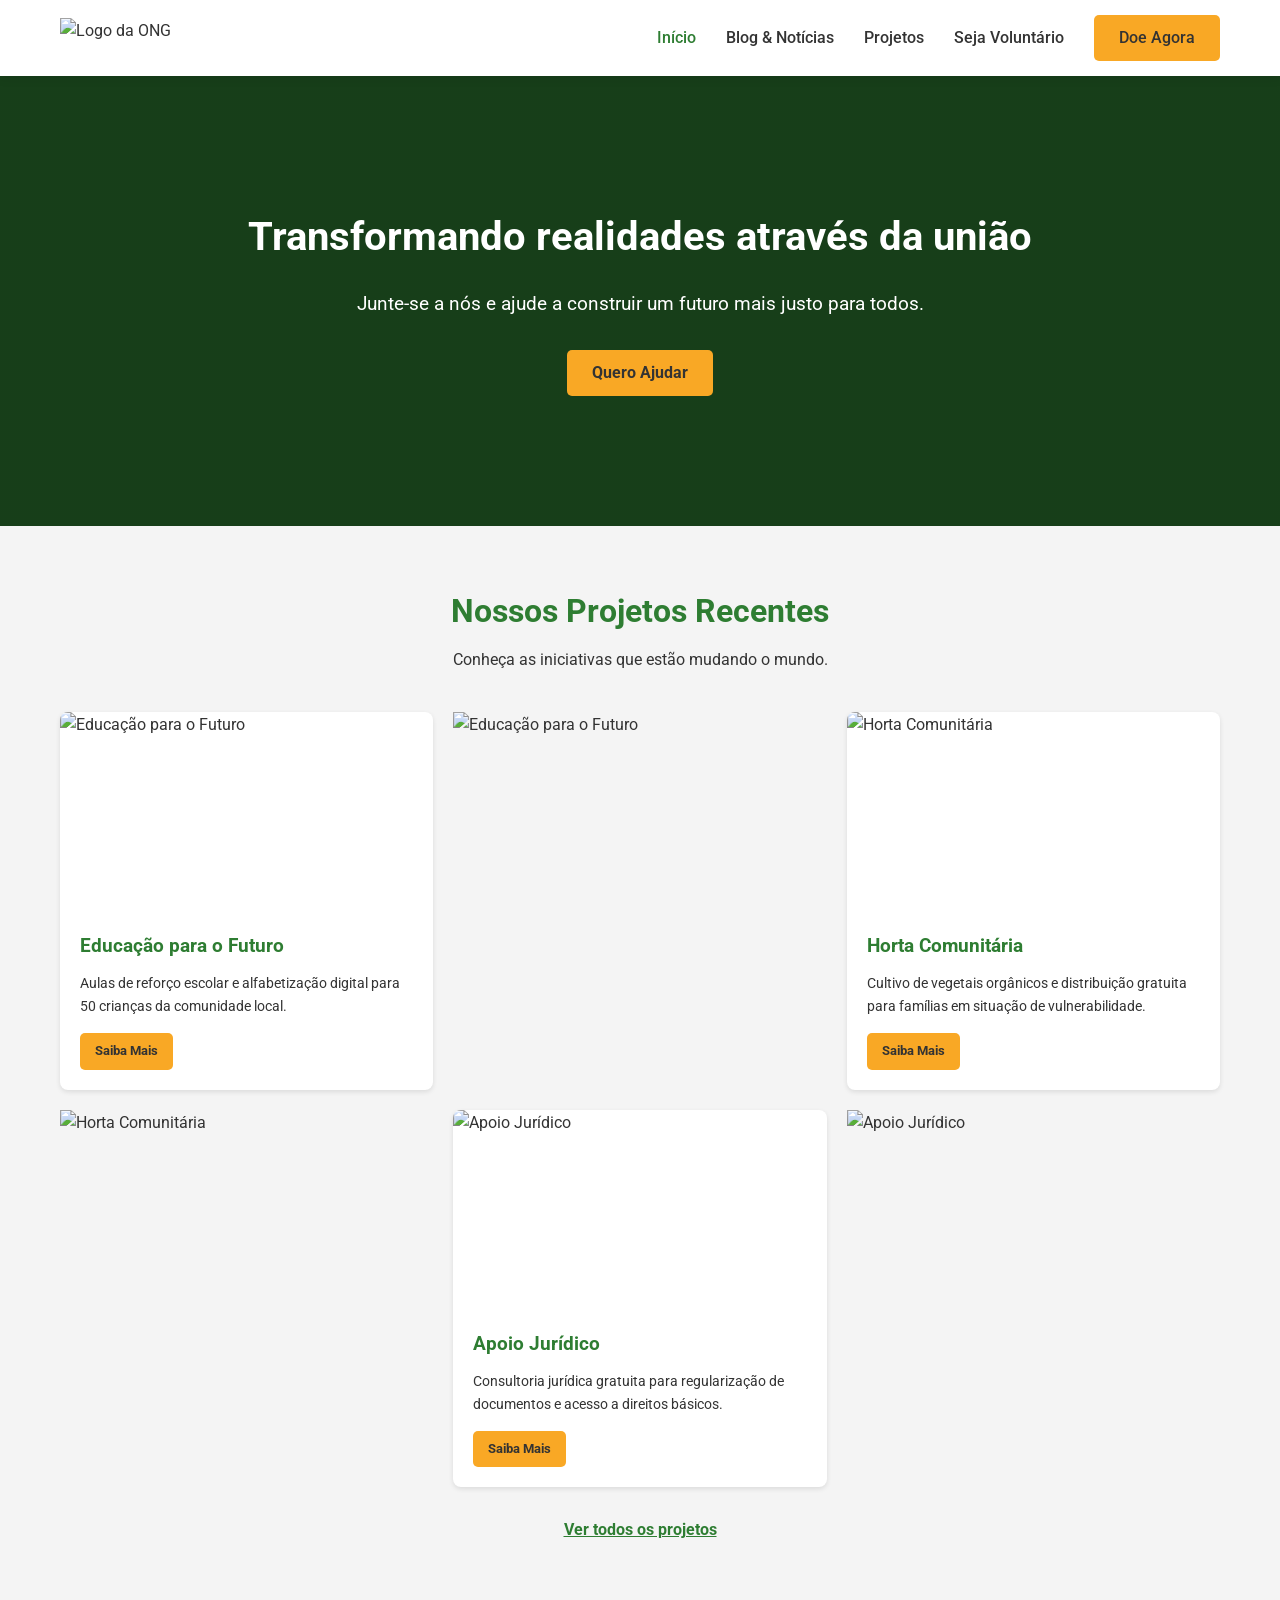
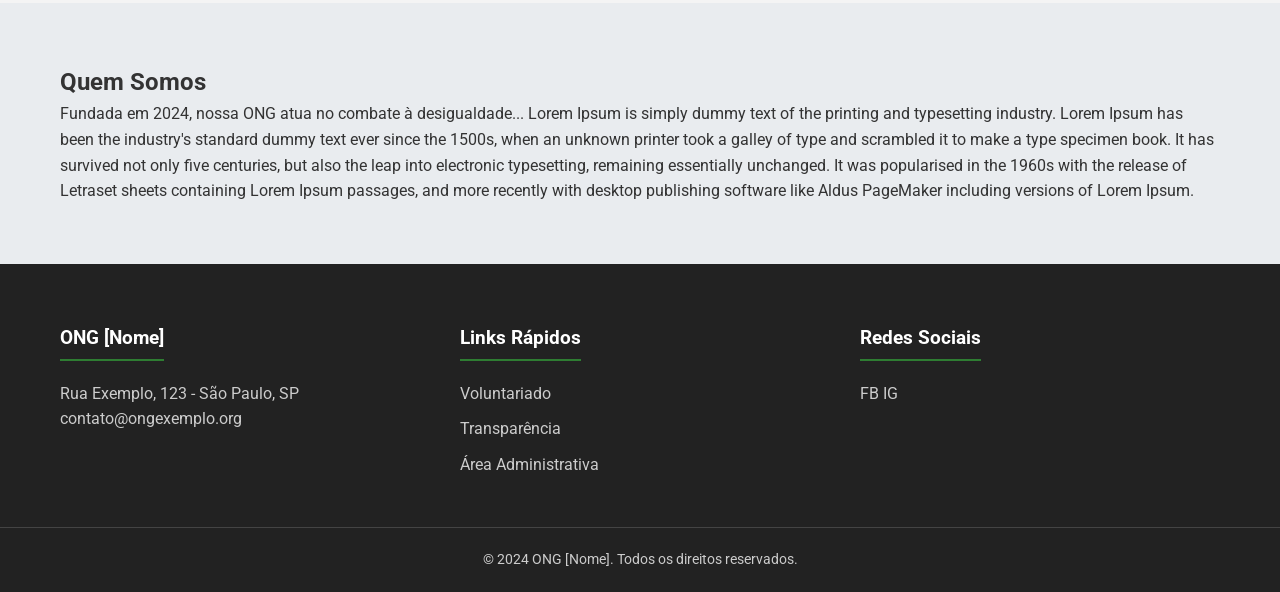
==== index.html @ 1d22b9d0 "subindo projeto ong" ====
<!DOCTYPE html>
<html lang="pt-br">
  <head>
    <meta charset="UTF-8" />
    <meta name="viewport" content="width=device-width, initial-scale=1.0" />
    <meta
      name="description"
      content="Plataforma oficial da ONG [Nome], transformando vidas através da educação e sustentabilidade."
    />
    <title>ONG [Nome] | Início</title>

    <link rel="preconnect" href="https://fonts.googleapis.com" />
    <link rel="preconnect" href="https://fonts.gstatic.com" crossorigin />
    <link
      href="https://fonts.googleapis.com/css2?family=Roboto:wght@300;400;500;700&display=swap"
      rel="stylesheet"
    />

    <link rel="stylesheet" href="css/global.css" />
    <link rel="stylesheet" href="css/layout.css" />
    <link rel="stylesheet" href="css/responsive.css" />
  </head>

  <body>
    <header class="main-header">
      <div class="container">
        <a href="index.html" class="logo">
          <img src="assets/icons/logo.svg" alt="Logo da ONG" />
        </a>

        <nav class="main-nav">
          <button class="mobile-menu-btn" aria-label="Abrir menu">
            <span></span><span></span><span></span>
          </button>

          <ul class="nav-list">
            <li><a href="index.html" class="active">Início</a></li>
            <li><a href="pages/blog.html">Blog & Notícias</a></li>
            <li><a href="pages/projetos.html">Projetos</a></li>
            <li><a href="pages/voluntariado.html">Seja Voluntário</a></li>
            <li><a href="pages/doacao.html" class="btn-doar">Doe Agora</a></li>
          </ul>
        </nav>
      </div>
    </header>

    <main>
      <section id="hero" class="hero-section">
        <div class="container">
          <h1>Transformando realidades através da união</h1>
          <p>
            Junte-se a nós e ajude a construir um futuro mais justo para todos.
          </p>
          <a href="pages/voluntariado.html" class="cta-button">Quero Ajudar</a>
        </div>
      </section>

      <section id="destaques" class="section-padrao">
        <div class="container">
          <div class="section-header">
            <h2>Nossos Projetos Recentes</h2>
            <p>Conheça as iniciativas que estão mudando o mundo.</p>
          </div>

          <div id="lista-projetos" class="grid-projetos">
            <p class="loading">Carregando projetos...</p>
          </div>

          <div class="ver-mais-container">
            <a href="pages/projetos.html">Ver todos os projetos</a>
          </div>
        </div>
      </section>

      <section id="sobre" class="section-cinza">
        <div class="container flex-row">
          <div class="texto-sobre">
            <h2>Quem Somos</h2>
            <p>
              Fundada em 2024, nossa ONG atua no combate à desigualdade... Lorem
              Ipsum is simply dummy text of the printing and typesetting
              industry. Lorem Ipsum has been the industry's standard dummy text
              ever since the 1500s, when an unknown printer took a galley of
              type and scrambled it to make a type specimen book. It has
              survived not only five centuries, but also the leap into
              electronic typesetting, remaining essentially unchanged. It was
              popularised in the 1960s with the release of Letraset sheets
              containing Lorem Ipsum passages, and more recently with desktop
              publishing software like Aldus PageMaker including versions of
              Lorem Ipsum.
            </p>
          </div>
        </div>
      </section>
    </main>

    <footer class="main-footer">
      <div class="container">
        <div class="footer-col">
          <h3>ONG [Nome]</h3>
          <p>Rua Exemplo, 123 - São Paulo, SP</p>
          <p>contato@ongexemplo.org</p>
        </div>
        <div class="footer-col">
          <h3>Links Rápidos</h3>
          <ul>
            <li><a href="pages/voluntariado.html">Voluntariado</a></li>
            <li><a href="pages/blog.html">Transparência</a></li>
            <li>
              <a href="pages/admin-dashboard.html">Área Administrativa</a>
            </li>
          </ul>
        </div>
        <div class="footer-col">
          <h3>Redes Sociais</h3>
          <div class="social-icons">
            <a href="#" aria-label="Facebook">FB</a>
            <a href="#" aria-label="Instagram">IG</a>
          </div>
        </div>
      </div>
      <div class="copyright">
        <p>&copy; 2024 ONG [Nome]. Todos os direitos reservados.</p>
      </div>
    </footer>

    <script src="js/data.js"></script>

    <script src="js/script.js"></script>
  </body>
</html>
---- css/global.css ----
/* css/global.css */

:root {
  /* Paleta de Cores (Tema Verde e Amarelo - ONG Brasileira) */
  --cor-primaria: #2E7D32;    /* Verde Floresta */
  --cor-secundaria: #F9A825;  /* Amarelo Ouro */
  --cor-fundo: #f4f4f4;       /* Cinza muito claro para fundo */
  --cor-texto: #333333;       /* Cinza escuro para leitura */
  --cor-branco: #ffffff;
  
  /* Espaçamentos Padrão */
  --espaco-pequeno: 10px;
  --espaco-medio: 20px;
  --espaco-grande: 40px;

  /* Tipografia */
  --fonte-principal: 'Roboto', sans-serif;
}

/* Reset Universal - Remove margens padrão dos navegadores */
* {
  margin: 0;
  padding: 0;
  box-sizing: border-box;
}

body {
  font-family: var(--fonte-principal);
  background-color: var(--cor-fundo);
  color: var(--cor-texto);
  line-height: 1.6;
}

/* Links sem sublinhado por padrão */
a {
  text-decoration: none;
  color: inherit;
}

/* Listas sem bolinhas */
ul {
  list-style: none;
}

/* Imagens responsivas */
img {
  max-width: 100%;
  display: block;
}

/* Container Central - Mantém o conteúdo alinhado no meio do ecrã */
.container {
  max-width: 1200px;
  margin: 0 auto; /* Centraliza horizontalmente */
  padding: 0 var(--espaco-medio);
}

/* Botão Padrão (CTA) */
.cta-button, .btn-doar {
  display: inline-block;
  background-color: var(--cor-secundaria);
  color: var(--cor-texto);
  padding: 10px 25px;
  border-radius: 5px;
  font-weight: bold;
  transition: background 0.3s ease;
  cursor: pointer;
  border: none;
}

.cta-button:hover, .btn-doar:hover {
  background-color: #c17900; /* Um tom mais escuro do amarelo no hover */
  color: white;
}
---- css/layout.css ----
/* css/layout.css */

/* --- CABEÇALHO (Header) --- */
.main-header {
  background-color: var(--cor-branco);
  box-shadow: 0 2px 10px rgba(0,0,0,0.1); /* Sombra suave */
  position: sticky; /* Fixa o menu no topo ao rolar */
  top: 0;
  z-index: 1000;
  padding: 15px 0;
}

.main-header .container {
  display: flex;
  justify-content: space-between; /* Separa Logo e Menu */
  align-items: center;
}

.logo img {
  height: 40px; /* Ajuste conforme o seu logo */
}

/* Menu de Navegação */
.nav-list {
  display: flex;
  gap: 30px; /* Espaço entre os links */
  align-items: center;
}

.nav-list a {
  font-weight: 500;
  color: var(--cor-texto);
  transition: color 0.3s;
}

.nav-list a:hover, 
.nav-list a.active {
  color: var(--cor-primaria);
}

.mobile-menu-btn {
  display: none; /* Escondido em Desktop */
}

/* --- HERO (Banner Principal) --- */
.hero-section {
  background-color: var(--cor-primaria); /* Cor de fundo caso a imagem falhe */
  /* Dica: Substitua url() por uma imagem real da pasta assets */
  background-image: linear-gradient(rgba(0,0,0,0.5), rgba(0,0,0,0.5)), url('https://images.unsplash.com/photo-1488521787991-ed7bbaae773c?w=1200&q=80');
  background-size: cover;
  background-position: center;
  height: 450px;
  display: flex;
  align-items: center; /* Centraliza verticalmente */
  text-align: center;
  color: var(--cor-branco);
}

.hero-section h1 {
  font-size: 2.5rem;
  margin-bottom: 20px;
}

.hero-section p {
  font-size: 1.2rem;
  margin-bottom: 30px;
  max-width: 600px;
  margin-left: auto;
  margin-right: auto;
}

/* --- SEÇÕES GERAIS --- */
.section-padrao {
  padding: 60px 0;
}

.section-cinza {
  padding: 60px 0;
  background-color: #e9ecef;
}

.section-header {
  text-align: center;
  margin-bottom: 40px;
}

.section-header h2 {
  font-size: 2rem;
  color: var(--cor-primaria);
  margin-bottom: 10px;
}

/* Flexbox auxiliar para seção Sobre */
.flex-row {
  display: flex;
  align-items: center;
  gap: 40px;
}

.texto-sobre { flex: 1; }
.img-sobre { flex: 1; }
.img-sobre img { border-radius: 10px; }

/* --- RODAPÉ (Footer) --- */
.main-footer {
  background-color: #222;
  color: #ccc;
  padding: 60px 0 20px;
  margin-top: auto;
}

.main-footer .container {
  display: grid;
  grid-template-columns: repeat(auto-fit, minmax(200px, 1fr)); /* Colunas automáticas */
  gap: 40px;
  margin-bottom: 40px;
}

.footer-col h3 {
  color: var(--cor-branco);
  margin-bottom: 20px;
  border-bottom: 2px solid var(--cor-primaria);
  display: inline-block;
  padding-bottom: 5px;
}

.footer-col ul li {
  margin-bottom: 10px;
}

.footer-col a:hover {
  color: var(--cor-primaria);
}

.copyright {
  text-align: center;
  border-top: 1px solid #444;
  padding-top: 20px;
  font-size: 0.9rem;
}

/* Ajuste temporário para o botão ver mais */
.ver-mais-container {
    text-align: center;
    margin-top: 30px;
}

.ver-mais-container a {
    color: var(--cor-primaria);
    font-weight: bold;
    text-decoration: underline;
}
---- css/responsive.css ----
/* css/responsive.css */

/* Regras para Tablets e Celulares (telas menores que 768px) */
@media (max-width: 768px) {

  /* --- GERAL --- */
  .container {
    padding: 0 20px; /* Margem lateral um pouco maior no mobile */
  }

  h1 { font-size: 2rem; } /* Diminui títulos gigantes */
  h2 { font-size: 1.5rem; }

  /* --- MENU DE NAVEGAÇÃO (Hambúrguer) --- */
  
  /* 1. Mostra o botão do menu (os 3 risquinhos) */
  .mobile-menu-btn {
    display: block; /* Estava none no layout.css */
    background: none;
    border: none;
    cursor: pointer;
  }

  /* Estilo dos risquinhos do botão */
  .mobile-menu-btn span {
    display: block;
    width: 25px;
    height: 3px;
    background-color: var(--cor-primaria);
    margin: 5px 0;
    border-radius: 2px;
    transition: 0.3s;
  }

  /* 2. Esconde a lista de links original */
  .nav-list {
    display: none; /* Some da barra superior */
    position: absolute;
    top: 70px; /* Logo abaixo do header */
    right: 0;
    width: 100%; /* Ocupa a tela toda */
    background-color: white;
    flex-direction: column; /* Links um embaixo do outro */
    padding: 20px;
    box-shadow: 0 5px 10px rgba(0,0,0,0.1);
    text-align: center;
    gap: 20px;
    z-index: 999;
  }

  /* 3. Classe que o JavaScript vai adicionar quando clicar */
  .nav-list.active {
    display: flex; /* Aparece magicamente */
    animation: descerMenu 0.3s ease;
  }

  /* --- AJUSTES DE LAYOUT --- */

  /* Transforma linhas (flex-row) em colunas */
  .flex-row {
    flex-direction: column;
  }

  /* Hero Banner - Texto centralizado e menor */
  .hero-section {
    height: auto;
    padding: 60px 0;
    text-align: center;
  }

  /* Rodapé - Colunas empilhadas */
  .main-footer .container {
    grid-template-columns: 1fr; /* Uma coluna só */
    text-align: center;
    gap: 30px;
  }

  .footer-col h3 {
    border-bottom: none; /* Remove linha decorativa no mobile */
    margin-bottom: 10px;
  }

  /* Ajuste para a página de Contato e Blog */
  .contato-grid, 
  .blog-container {
    grid-template-columns: 1fr !important; /* Força 1 coluna */
  }
  
  /* Mapa e Sidebar ficam abaixo do conteúdo principal */
  .mapa-container {
    height: 300px;
  }
}

/* Animação simples para o menu */
@keyframes descerMenu {
  from { opacity: 0; transform: translateY(-10px); }
  to { opacity: 1; transform: translateY(0); }
}
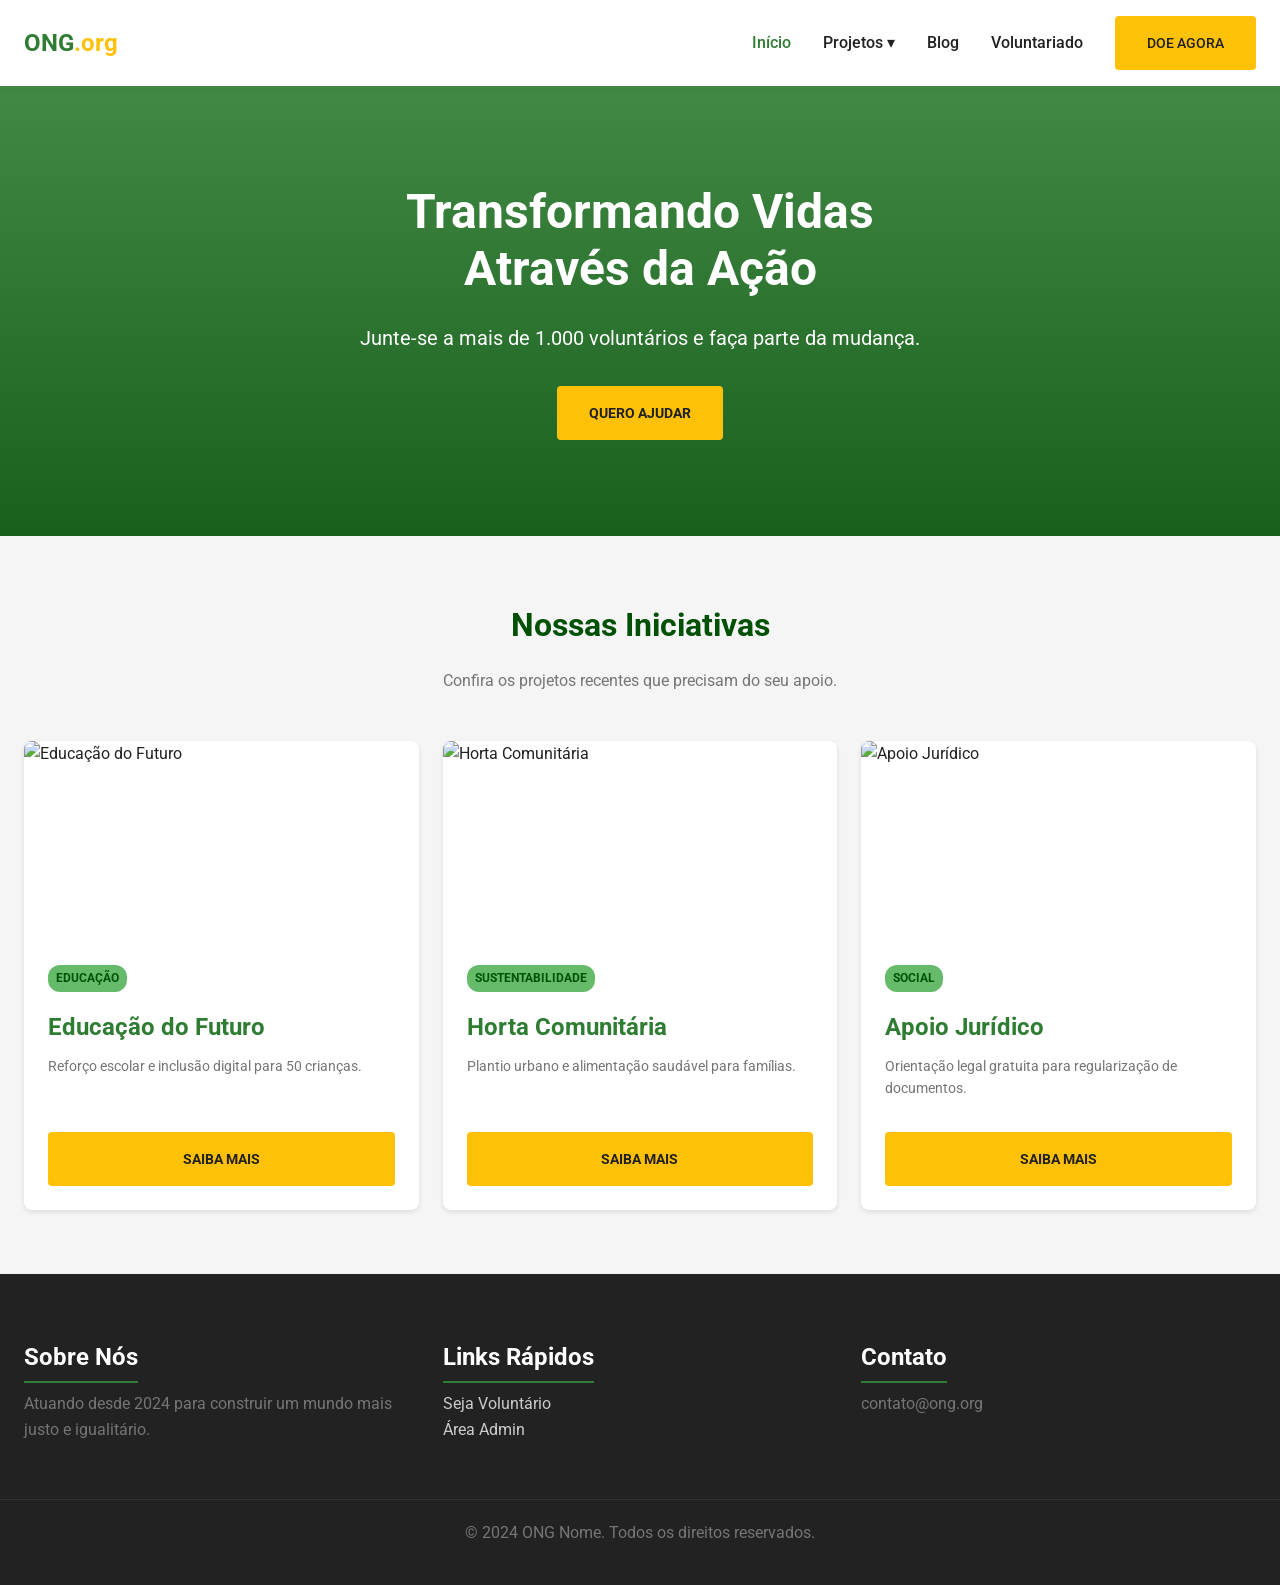
==== commit 435d6e42: "atividade 2" ====
--- a/index.html
+++ b/index.html
@@ -3,18 +3,10 @@
   <head>
     <meta charset="UTF-8" />
     <meta name="viewport" content="width=device-width, initial-scale=1.0" />
-    <meta
-      name="description"
-      content="Plataforma oficial da ONG [Nome], transformando vidas através da educação e sustentabilidade."
-    />
     <title>ONG [Nome] | Início</title>
-
     <link rel="preconnect" href="https://fonts.googleapis.com" />
     <link rel="preconnect" href="https://fonts.gstatic.com" crossorigin />
-    <link
-      href="https://fonts.googleapis.com/css2?family=Roboto:wght@300;400;500;700&display=swap"
-      rel="stylesheet"
-    />
+    <link href="https://fonts.googleapis.com/css2?family=Roboto:wght@400;500;700&display=swap" rel="stylesheet"/>
 
     <link rel="stylesheet" href="css/global.css" />
     <link rel="stylesheet" href="css/layout.css" />
@@ -22,110 +14,85 @@
   </head>
 
   <body>
+    <div id="toast-box" class="toast">Bem-vindo!</div>
+
     <header class="main-header">
       <div class="container">
         <a href="index.html" class="logo">
-          <img src="assets/icons/logo.svg" alt="Logo da ONG" />
+           <span style="font-size: 24px; font-weight: bold; color: var(--cor-primaria-main);">ONG<span style="color: var(--cor-secundaria-main);">.org</span></span>
         </a>
 
-        <nav class="main-nav">
-          <button class="mobile-menu-btn" aria-label="Abrir menu">
+        <nav>
+          <button class="mobile-menu-btn" aria-label="Menu">
             <span></span><span></span><span></span>
           </button>
 
           <ul class="nav-list">
             <li><a href="index.html" class="active">Início</a></li>
-            <li><a href="pages/blog.html">Blog & Notícias</a></li>
-            <li><a href="pages/projetos.html">Projetos</a></li>
-            <li><a href="pages/voluntariado.html">Seja Voluntário</a></li>
-            <li><a href="pages/doacao.html" class="btn-doar">Doe Agora</a></li>
+            
+            <li class="dropdown">
+              <a href="#" aria-haspopup="true">Projetos ▾</a>
+              <ul class="dropdown-menu">
+                <li><a href="pages/projetos.html">Todos os Projetos</a></li>
+                <li><a href="pages/projetos.html#educacao">Educação</a></li>
+                <li><a href="pages/projetos.html#social">Social</a></li>
+              </ul>
+            </li>
+
+            <li><a href="pages/blog.html">Blog</a></li>
+            <li><a href="pages/voluntariado.html">Voluntariado</a></li>
+            <li><a href="pages/doacao.html" class="btn btn-primary">Doe Agora</a></li>
           </ul>
         </nav>
       </div>
     </header>
 
     <main>
-      <section id="hero" class="hero-section">
+      <section class="hero-section">
         <div class="container">
-          <h1>Transformando realidades através da união</h1>
-          <p>
-            Junte-se a nós e ajude a construir um futuro mais justo para todos.
-          </p>
-          <a href="pages/voluntariado.html" class="cta-button">Quero Ajudar</a>
+          <h1>Transformando Vidas<br>Através da Ação</h1>
+          <p>Junte-se a mais de 1.000 voluntários e faça parte da mudança.</p>
+          <a href="pages/voluntariado.html" class="btn btn-primary">Quero Ajudar</a>
         </div>
       </section>
 
-      <section id="destaques" class="section-padrao">
+      <section class="section-padrao">
         <div class="container">
-          <div class="section-header">
-            <h2>Nossos Projetos Recentes</h2>
-            <p>Conheça as iniciativas que estão mudando o mundo.</p>
+          <div style="text-align: center; margin-bottom: var(--space-6);">
+            <h2>Nossas Iniciativas</h2>
+            <p>Confira os projetos recentes que precisam do seu apoio.</p>
           </div>
 
-          <div id="lista-projetos" class="grid-projetos">
-            <p class="loading">Carregando projetos...</p>
-          </div>
-
-          <div class="ver-mais-container">
-            <a href="pages/projetos.html">Ver todos os projetos</a>
-          </div>
-        </div>
-      </section>
-
-      <section id="sobre" class="section-cinza">
-        <div class="container flex-row">
-          <div class="texto-sobre">
-            <h2>Quem Somos</h2>
-            <p>
-              Fundada em 2024, nossa ONG atua no combate à desigualdade... Lorem
-              Ipsum is simply dummy text of the printing and typesetting
-              industry. Lorem Ipsum has been the industry's standard dummy text
-              ever since the 1500s, when an unknown printer took a galley of
-              type and scrambled it to make a type specimen book. It has
-              survived not only five centuries, but also the leap into
-              electronic typesetting, remaining essentially unchanged. It was
-              popularised in the 1960s with the release of Letraset sheets
-              containing Lorem Ipsum passages, and more recently with desktop
-              publishing software like Aldus PageMaker including versions of
-              Lorem Ipsum.
-            </p>
+          <div id="lista-projetos" class="grid-12">
+             <p>Carregando...</p>
           </div>
         </div>
       </section>
     </main>
 
     <footer class="main-footer">
-      <div class="container">
-        <div class="footer-col">
-          <h3>ONG [Nome]</h3>
-          <p>Rua Exemplo, 123 - São Paulo, SP</p>
-          <p>contato@ongexemplo.org</p>
+      <div class="container grid-12">
+        <div class="footer-col col-4">
+          <h3>Sobre Nós</h3>
+          <p>Atuando desde 2024 para construir um mundo mais justo e igualitário.</p>
         </div>
-        <div class="footer-col">
+        <div class="footer-col col-4">
           <h3>Links Rápidos</h3>
-          <ul>
-            <li><a href="pages/voluntariado.html">Voluntariado</a></li>
-            <li><a href="pages/blog.html">Transparência</a></li>
-            <li>
-              <a href="pages/admin-dashboard.html">Área Administrativa</a>
-            </li>
+          <ul style="list-style: none;">
+            <li><a href="pages/voluntariado.html">Seja Voluntário</a></li>
+            <li><a href="pages/admin-dashboard.html">Área Admin</a></li>
           </ul>
         </div>
-        <div class="footer-col">
-          <h3>Redes Sociais</h3>
-          <div class="social-icons">
-            <a href="#" aria-label="Facebook">FB</a>
-            <a href="#" aria-label="Instagram">IG</a>
-          </div>
+        <div class="footer-col col-4">
+          <h3>Contato</h3>
+          <p>contato@ong.org</p>
         </div>
       </div>
-      <div class="copyright">
-        <p>&copy; 2024 ONG [Nome]. Todos os direitos reservados.</p>
+      <div style="text-align: center; margin-top: 40px; border-top: 1px solid #333; padding-top: 20px;">
+        <p>© 2024 ONG Nome. Todos os direitos reservados.</p>
       </div>
     </footer>
 
-    <script src="js/data.js"></script>
-
     <script src="js/script.js"></script>
   </body>
-</html>
+</html>
--- a/css/global.css
+++ b/css/global.css
@@ -1,74 +1,144 @@
 /* css/global.css */
 
 :root {
-  /* Paleta de Cores (Tema Verde e Amarelo - ONG Brasileira) */
-  --cor-primaria: #2E7D32;    /* Verde Floresta */
-  --cor-secundaria: #F9A825;  /* Amarelo Ouro */
-  --cor-fundo: #f4f4f4;       /* Cinza muito claro para fundo */
-  --cor-texto: #333333;       /* Cinza escuro para leitura */
+  /* --- 1. PALETA DE CORES (8+ Cores) --- */
+  /* Primária (Verde) */
+  --cor-primaria-light: #66bb6a;
+  --cor-primaria-main: #2e7d32;
+  --cor-primaria-dark: #005005;
+
+  /* Secundária (Amarelo) */
+  --cor-secundaria-light: #ffe54c;
+  --cor-secundaria-main: #ffc107;
+  --cor-secundaria-dark: #c79100;
+
+  /* Neutros */
   --cor-branco: #ffffff;
+  --cor-fundo: #f5f5f5;
+  --cor-borda: #e0e0e0;
+  --cor-texto-suave: #757575;
+  --cor-texto: #212121;
+
+  /* Feedback */
+  --cor-sucesso: #388e3c;
+  --cor-erro: #d32f2f;
+
+  /* --- 2. TIPOGRAFIA (5 Tamanhos) --- */
+  --font-xs: 0.75rem;   /* 12px */
+  --font-sm: 0.875rem;  /* 14px */
+  --font-md: 1rem;      /* 16px (Base) */
+  --font-lg: 1.25rem;   /* 20px */
+  --font-xl: 1.5rem;    /* 24px */
+  --font-xxl: 2rem;     /* 32px */
+  --font-display: 3rem; /* 48px */
   
-  /* Espaçamentos Padrão */
-  --espaco-pequeno: 10px;
-  --espaco-medio: 20px;
-  --espaco-grande: 40px;
+  --familia-fonte: 'Roboto', sans-serif;
 
-  /* Tipografia */
-  --fonte-principal: 'Roboto', sans-serif;
+  /* --- 3. ESPAÇAMENTO MODULAR (Escala 8px) --- */
+  --space-1: 8px;
+  --space-2: 16px;
+  --space-3: 24px;
+  --space-4: 32px;
+  --space-6: 48px;
+  --space-8: 64px;
 }
 
-/* Reset Universal - Remove margens padrão dos navegadores */
-* {
-  margin: 0;
-  padding: 0;
-  box-sizing: border-box;
-}
+/* --- RESET BÁSICO --- */
+* { margin: 0; padding: 0; box-sizing: border-box; }
 
 body {
-  font-family: var(--fonte-principal);
+  font-family: var(--familia-fonte);
   background-color: var(--cor-fundo);
   color: var(--cor-texto);
+  font-size: var(--font-md);
   line-height: 1.6;
 }
 
-/* Links sem sublinhado por padrão */
-a {
-  text-decoration: none;
-  color: inherit;
+h1 { font-size: var(--font-display); color: var(--cor-primaria-main); line-height: 1.2; }
+h2 { font-size: var(--font-xxl); color: var(--cor-primaria-dark); margin-bottom: var(--space-2); }
+h3 { font-size: var(--font-xl); margin-bottom: var(--space-1); }
+p { margin-bottom: var(--space-2); color: var(--cor-texto-suave); }
+img { max-width: 100%; display: block; }
+a { text-decoration: none; color: inherit; transition: 0.3s; }
+
+/* --- COMPONENTE: BOTÕES (Estados) --- */
+.btn {
+  display: inline-block;
+  padding: var(--space-2) var(--space-4);
+  border-radius: 4px;
+  font-weight: 700;
+  text-transform: uppercase;
+  font-size: var(--font-sm);
+  cursor: pointer;
+  border: none;
+  transition: all 0.3s ease;
+  text-align: center;
 }
 
-/* Listas sem bolinhas */
-ul {
-  list-style: none;
+.btn-primary {
+  background-color: var(--cor-secundaria-main);
+  color: var(--cor-texto);
 }
 
-/* Imagens responsivas */
-img {
-  max-width: 100%;
-  display: block;
+/* Estados Visuais */
+.btn-primary:hover {
+  background-color: var(--cor-secundaria-light);
+  transform: translateY(-2px);
+  box-shadow: 0 4px 8px rgba(0,0,0,0.15);
 }
 
-/* Container Central - Mantém o conteúdo alinhado no meio do ecrã */
-.container {
-  max-width: 1200px;
-  margin: 0 auto; /* Centraliza horizontalmente */
-  padding: 0 var(--espaco-medio);
+.btn-primary:focus {
+  outline: 3px solid var(--cor-primaria-main);
+  outline-offset: 2px;
 }
 
-/* Botão Padrão (CTA) */
-.cta-button, .btn-doar {
-  display: inline-block;
-  background-color: var(--cor-secundaria);
-  color: var(--cor-texto);
-  padding: 10px 25px;
-  border-radius: 5px;
-  font-weight: bold;
-  transition: background 0.3s ease;
-  cursor: pointer;
-  border: none;
+.btn-primary:active {
+  transform: translateY(0);
+  background-color: var(--cor-secundaria-dark);
 }
 
-.cta-button:hover, .btn-doar:hover {
-  background-color: #c17900; /* Um tom mais escuro do amarelo no hover */
-  color: white;
-}+.btn:disabled {
+  background-color: var(--cor-borda);
+  color: var(--cor-texto-suave);
+  cursor: not-allowed;
+  transform: none;
+}
+
+/* --- COMPONENTE: TAGS/BADGES --- */
+.tag {
+  display: inline-block;
+  padding: 4px 8px;
+  background-color: var(--cor-primaria-light);
+  color: var(--cor-primaria-dark);
+  border-radius: 12px;
+  font-size: var(--font-xs);
+  font-weight: bold;
+  text-transform: uppercase;
+  margin-bottom: var(--space-1);
+}
+
+/* --- COMPONENTE: TOAST (Feedback) --- */
+.toast {
+  visibility: hidden;
+  min-width: 280px;
+  background-color: #333;
+  color: #fff;
+  text-align: center;
+  border-radius: 4px;
+  padding: var(--space-2);
+  position: fixed;
+  z-index: 2000;
+  left: 50%;
+  bottom: 30px;
+  transform: translateX(-50%);
+  font-size: var(--font-sm);
+  box-shadow: 0 4px 10px rgba(0,0,0,0.2);
+}
+
+.toast.show {
+  visibility: visible;
+  animation: fadein 0.5s, fadeout 0.5s 2.5s;
+}
+
+@keyframes fadein { from {bottom: 0; opacity: 0;} to {bottom: 30px; opacity: 1;} }
+@keyframes fadeout { from {bottom: 30px; opacity: 1;} to {bottom: 0; opacity: 0;} }
--- a/css/layout.css
+++ b/css/layout.css
@@ -1,152 +1,114 @@
 /* css/layout.css */
 
-/* --- CABEÇALHO (Header) --- */
+/* Container Central */
+.container {
+  max-width: 1200px;
+  margin: 0 auto;
+  padding: 0 var(--space-3);
+}
+
+/* --- HEADER & NAV --- */
 .main-header {
   background-color: var(--cor-branco);
-  box-shadow: 0 2px 10px rgba(0,0,0,0.1); /* Sombra suave */
-  position: sticky; /* Fixa o menu no topo ao rolar */
+  box-shadow: 0 2px 10px rgba(0,0,0,0.05);
+  position: sticky;
   top: 0;
   z-index: 1000;
-  padding: 15px 0;
+  padding: var(--space-2) 0;
 }
 
 .main-header .container {
   display: flex;
-  justify-content: space-between; /* Separa Logo e Menu */
+  justify-content: space-between;
   align-items: center;
 }
 
-.logo img {
-  height: 40px; /* Ajuste conforme o seu logo */
+.nav-list {
+  display: flex;
+  gap: var(--space-4);
+  align-items: center;
+  list-style: none;
 }
 
-/* Menu de Navegação */
-.nav-list {
-  display: flex;
-  gap: 30px; /* Espaço entre os links */
-  align-items: center;
+.nav-list a { font-weight: 500; }
+.nav-list a:hover, .nav-list a.active { color: var(--cor-primaria-main); }
+
+/* Dropdown (Submenu) */
+.dropdown { position: relative; }
+.dropdown-menu {
+  display: none;
+  position: absolute;
+  top: 100%;
+  left: 0;
+  background-color: var(--cor-branco);
+  min-width: 200px;
+  box-shadow: 0 4px 12px rgba(0,0,0,0.1);
+  border-radius: 4px;
+  padding: var(--space-1) 0;
+  flex-direction: column;
+  gap: 0;
+}
+.dropdown:hover .dropdown-menu { display: flex; }
+.dropdown-menu li a {
+  padding: var(--space-2);
+  display: block;
+  border-bottom: 1px solid var(--cor-fundo);
+}
+.dropdown-menu li a:hover { background-color: var(--cor-fundo); }
+
+/* --- SISTEMA DE GRID (12 Colunas) --- */
+.grid-12 {
+  display: grid;
+  grid-template-columns: repeat(12, 1fr);
+  gap: var(--space-3);
 }
 
-.nav-list a {
-  font-weight: 500;
-  color: var(--cor-texto);
-  transition: color 0.3s;
+/* Mobile First: Por padrão, colunas ocupam 100% (span 12) */
+.col-3, .col-4, .col-6, .col-8, .col-12 { grid-column: span 12; }
+
+/* --- BREAKPOINTS (5 Níveis) --- */
+/* 1. Small Mobile (Default) < 480px */
+
+/* 2. Large Mobile (>= 480px) */
+@media (min-width: 480px) {
+  /* Ajustes finos de tipografia se necessário */
 }
 
-.nav-list a:hover, 
-.nav-list a.active {
-  color: var(--cor-primaria);
+/* 3. Tablet (>= 768px) */
+@media (min-width: 768px) {
+  .col-6 { grid-column: span 6; }
+  .col-4 { grid-column: span 6; } /* No tablet, 1/3 vira 1/2 */
 }
 
-.mobile-menu-btn {
-  display: none; /* Escondido em Desktop */
+/* 4. Laptop (>= 992px) */
+@media (min-width: 992px) {
+  .col-4 { grid-column: span 4; } /* 3 itens por linha */
+  .col-3 { grid-column: span 3; } /* 4 itens por linha */
+  .col-8 { grid-column: span 8; }
 }
 
-/* --- HERO (Banner Principal) --- */
-.hero-section {
-  background-color: var(--cor-primaria); /* Cor de fundo caso a imagem falhe */
-  /* Dica: Substitua url() por uma imagem real da pasta assets */
-  background-image: linear-gradient(rgba(0,0,0,0.5), rgba(0,0,0,0.5)), url('https://images.unsplash.com/photo-1488521787991-ed7bbaae773c?w=1200&q=80');
-  background-size: cover;
-  background-position: center;
-  height: 450px;
-  display: flex;
-  align-items: center; /* Centraliza verticalmente */
-  text-align: center;
-  color: var(--cor-branco);
-}
-
-.hero-section h1 {
-  font-size: 2.5rem;
-  margin-bottom: 20px;
-}
-
-.hero-section p {
-  font-size: 1.2rem;
-  margin-bottom: 30px;
-  max-width: 600px;
-  margin-left: auto;
-  margin-right: auto;
+/* 5. Desktop Large (>= 1200px) */
+@media (min-width: 1200px) {
+  .container { max-width: 1320px; }
 }
 
 /* --- SEÇÕES GERAIS --- */
-.section-padrao {
-  padding: 60px 0;
-}
-
-.section-cinza {
-  padding: 60px 0;
-  background-color: #e9ecef;
-}
-
-.section-header {
+.hero-section {
+  background: linear-gradient(rgba(46, 125, 50, 0.9), rgba(0, 80, 5, 0.9)), url('../assets/images/hero-bg.jpg');
+  background-size: cover;
+  color: var(--cor-branco);
+  padding: var(--space-8) 0;
   text-align: center;
-  margin-bottom: 40px;
-}
-
-.section-header h2 {
-  font-size: 2rem;
-  color: var(--cor-primaria);
-  margin-bottom: 10px;
-}
-
-/* Flexbox auxiliar para seção Sobre */
-.flex-row {
   display: flex;
   align-items: center;
-  gap: 40px;
+  min-height: 450px;
 }
+.hero-section h1 { color: var(--cor-branco); margin-bottom: var(--space-3); }
+.hero-section p { color: var(--cor-branco); font-size: var(--font-lg); max-width: 700px; margin: 0 auto var(--space-4); }
 
-.texto-sobre { flex: 1; }
-.img-sobre { flex: 1; }
-.img-sobre img { border-radius: 10px; }
+.section-padrao { padding: var(--space-8) 0; }
+.bg-cinza { background-color: #e9ecef; }
 
-/* --- RODAPÉ (Footer) --- */
-.main-footer {
-  background-color: #222;
-  color: #ccc;
-  padding: 60px 0 20px;
-  margin-top: auto;
-}
-
-.main-footer .container {
-  display: grid;
-  grid-template-columns: repeat(auto-fit, minmax(200px, 1fr)); /* Colunas automáticas */
-  gap: 40px;
-  margin-bottom: 40px;
-}
-
-.footer-col h3 {
-  color: var(--cor-branco);
-  margin-bottom: 20px;
-  border-bottom: 2px solid var(--cor-primaria);
-  display: inline-block;
-  padding-bottom: 5px;
-}
-
-.footer-col ul li {
-  margin-bottom: 10px;
-}
-
-.footer-col a:hover {
-  color: var(--cor-primaria);
-}
-
-.copyright {
-  text-align: center;
-  border-top: 1px solid #444;
-  padding-top: 20px;
-  font-size: 0.9rem;
-}
-
-/* Ajuste temporário para o botão ver mais */
-.ver-mais-container {
-    text-align: center;
-    margin-top: 30px;
-}
-
-.ver-mais-container a {
-    color: var(--cor-primaria);
-    font-weight: bold;
-    text-decoration: underline;
-}+/* Footer */
+.main-footer { background-color: #222; color: #ccc; padding: var(--space-8) 0 var(--space-3); margin-top: auto; }
+.footer-col h3 { color: var(--cor-branco); border-bottom: 2px solid var(--cor-primaria-main); display: inline-block; padding-bottom: 5px; }
--- a/css/responsive.css
+++ b/css/responsive.css
@@ -1,99 +1,64 @@
 /* css/responsive.css */
 
-/* Regras para Tablets e Celulares (telas menores que 768px) */
 @media (max-width: 768px) {
+  /* Títulos menores no mobile */
+  h1 { font-size: var(--font-xxl); }
+  h2 { font-size: var(--font-xl); }
 
-  /* --- GERAL --- */
-  .container {
-    padding: 0 20px; /* Margem lateral um pouco maior no mobile */
+  /* --- MENU HAMBÚRGUER --- */
+  .mobile-menu-btn {
+    display: block;
+    background: transparent;
+    border: none;
+    cursor: pointer;
+    z-index: 1100;
   }
 
-  h1 { font-size: 2rem; } /* Diminui títulos gigantes */
-  h2 { font-size: 1.5rem; }
-
-  /* --- MENU DE NAVEGAÇÃO (Hambúrguer) --- */
-  
-  /* 1. Mostra o botão do menu (os 3 risquinhos) */
-  .mobile-menu-btn {
-    display: block; /* Estava none no layout.css */
-    background: none;
-    border: none;
-    cursor: pointer;
+  .mobile-menu-btn span {
+    display: block;
+    width: 28px;
+    height: 3px;
+    background-color: var(--cor-primaria-main);
+    margin: 6px 0;
+    transition: 0.3s;
+    border-radius: 2px;
   }
 
-  /* Estilo dos risquinhos do botão */
-  .mobile-menu-btn span {
-    display: block;
-    width: 25px;
-    height: 3px;
-    background-color: var(--cor-primaria);
-    margin: 5px 0;
-    border-radius: 2px;
-    transition: 0.3s;
+  /* Transformar ícone em X quando ativo */
+  .mobile-menu-btn.active span:nth-child(1) { transform: rotate(45deg) translate(5px, 5px); }
+  .mobile-menu-btn.active span:nth-child(2) { opacity: 0; }
+  .mobile-menu-btn.active span:nth-child(3) { transform: rotate(-45deg) translate(7px, -6px); }
+
+  .nav-list {
+    position: fixed;
+    top: 0;
+    right: 0;
+    width: 70%;
+    height: 100vh;
+    background-color: var(--cor-branco);
+    flex-direction: column;
+    padding-top: 80px;
+    transform: translateX(100%); /* Escondido na direita */
+    transition: transform 0.3s ease-in-out;
+    box-shadow: -2px 0 10px rgba(0,0,0,0.1);
   }
 
-  /* 2. Esconde a lista de links original */
-  .nav-list {
-    display: none; /* Some da barra superior */
-    position: absolute;
-    top: 70px; /* Logo abaixo do header */
-    right: 0;
-    width: 100%; /* Ocupa a tela toda */
-    background-color: white;
-    flex-direction: column; /* Links um embaixo do outro */
-    padding: 20px;
-    box-shadow: 0 5px 10px rgba(0,0,0,0.1);
-    text-align: center;
-    gap: 20px;
-    z-index: 999;
+  .nav-list.active {
+    transform: translateX(0); /* Aparece */
   }
 
-  /* 3. Classe que o JavaScript vai adicionar quando clicar */
-  .nav-list.active {
-    display: flex; /* Aparece magicamente */
-    animation: descerMenu 0.3s ease;
-  }
-
-  /* --- AJUSTES DE LAYOUT --- */
-
-  /* Transforma linhas (flex-row) em colunas */
-  .flex-row {
-    flex-direction: column;
-  }
-
-  /* Hero Banner - Texto centralizado e menor */
-  .hero-section {
-    height: auto;
-    padding: 60px 0;
-    text-align: center;
-  }
-
-  /* Rodapé - Colunas empilhadas */
-  .main-footer .container {
-    grid-template-columns: 1fr; /* Uma coluna só */
-    text-align: center;
-    gap: 30px;
-  }
-
-  .footer-col h3 {
-    border-bottom: none; /* Remove linha decorativa no mobile */
-    margin-bottom: 10px;
-  }
-
-  /* Ajuste para a página de Contato e Blog */
-  .contato-grid, 
-  .blog-container {
-    grid-template-columns: 1fr !important; /* Força 1 coluna */
+  /* Dropdown no mobile vira lista normal */
+  .dropdown-menu {
+    position: static;
+    box-shadow: none;
+    padding-left: 20px;
+    background-color: #f9f9f9;
+    display: none; /* JS poderia abrir, ou CSS hover não funciona bem em touch */
   }
   
-  /* Mapa e Sidebar ficam abaixo do conteúdo principal */
-  .mapa-container {
-    height: 300px;
-  }
+  .dropdown:hover .dropdown-menu { display: block; } /* Fallback simples */
 }
 
-/* Animação simples para o menu */
-@keyframes descerMenu {
-  from { opacity: 0; transform: translateY(-10px); }
-  to { opacity: 1; transform: translateY(0); }
+@media (min-width: 769px) {
+  .mobile-menu-btn { display: none; }
 }
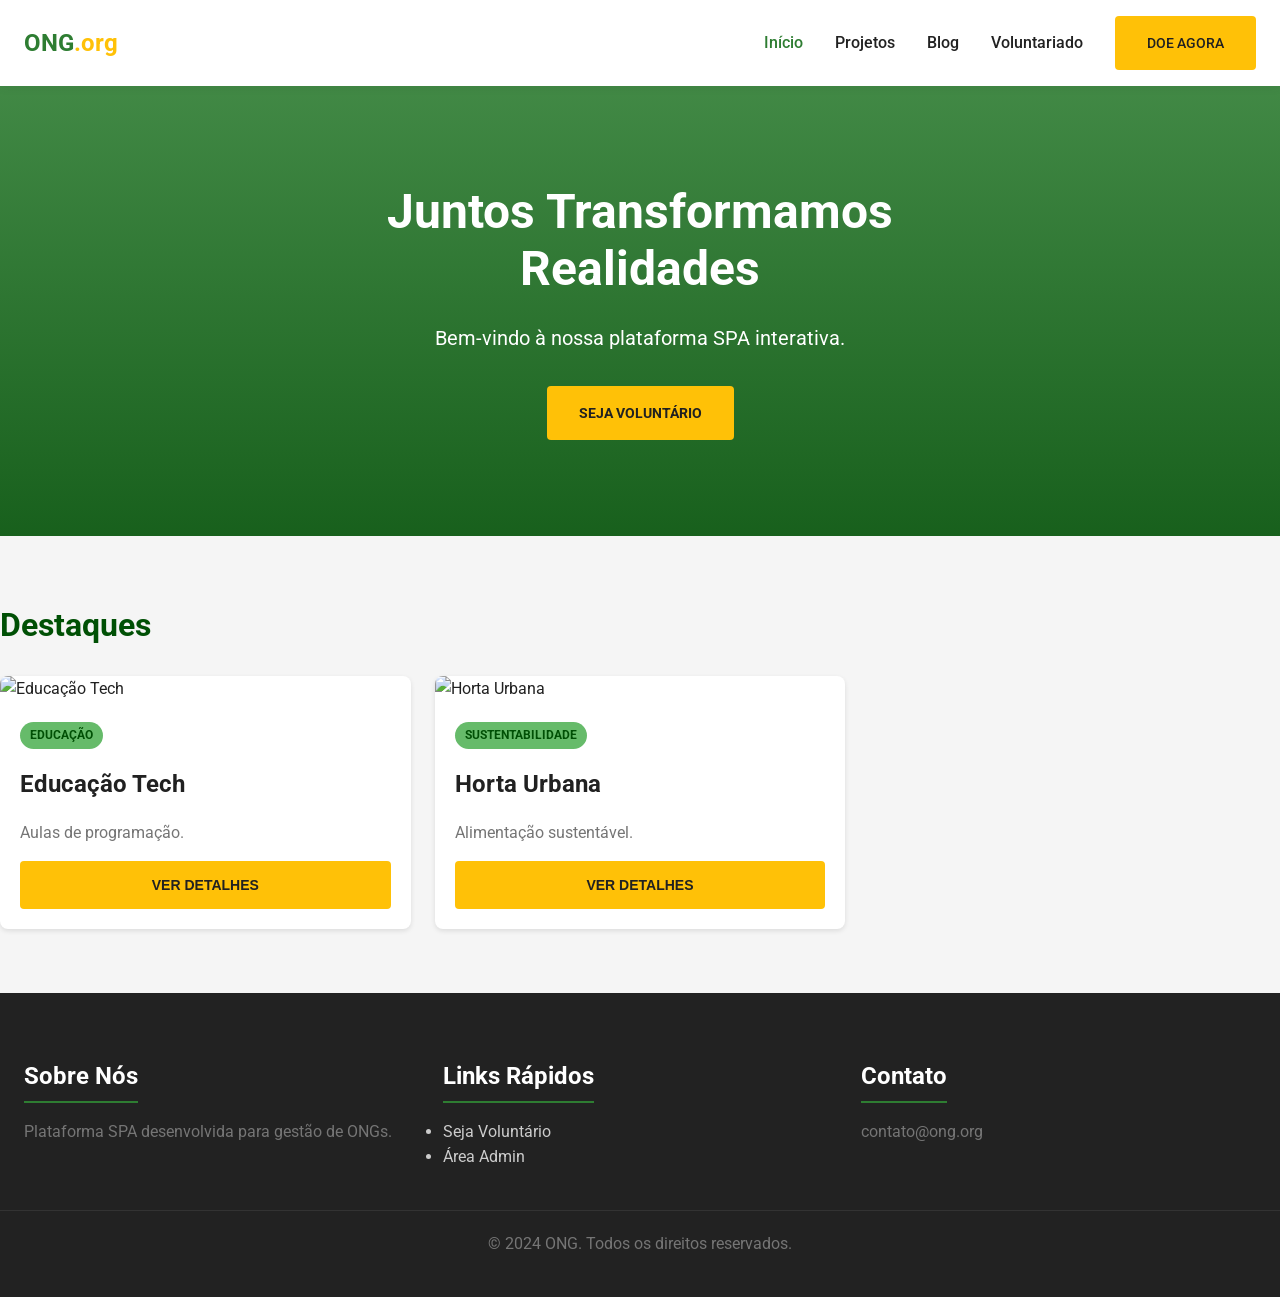
==== commit aef7a018: "atividade 3" ====
--- a/index.html
+++ b/index.html
@@ -1,98 +1,61 @@
 <!DOCTYPE html>
 <html lang="pt-br">
-  <head>
-    <meta charset="UTF-8" />
-    <meta name="viewport" content="width=device-width, initial-scale=1.0" />
-    <title>ONG [Nome] | Início</title>
-    <link rel="preconnect" href="https://fonts.googleapis.com" />
-    <link rel="preconnect" href="https://fonts.gstatic.com" crossorigin />
+<head>
+    <meta charset="UTF-8">
+    <meta name="viewport" content="width=device-width, initial-scale=1.0">
+    <title>ONG [Nome] | SPA</title>
     <link href="https://fonts.googleapis.com/css2?family=Roboto:wght@400;500;700&display=swap" rel="stylesheet"/>
-
-    <link rel="stylesheet" href="css/global.css" />
-    <link rel="stylesheet" href="css/layout.css" />
-    <link rel="stylesheet" href="css/responsive.css" />
-  </head>
-
-  <body>
-    <div id="toast-box" class="toast">Bem-vindo!</div>
+    
+    <link rel="stylesheet" href="css/global.css">
+    <link rel="stylesheet" href="css/layout.css">
+    <link rel="stylesheet" href="css/responsive.css">
+</head>
+<body>
+    <div id="toast-box" class="toast"></div>
 
     <header class="main-header">
-      <div class="container">
-        <a href="index.html" class="logo">
-           <span style="font-size: 24px; font-weight: bold; color: var(--cor-primaria-main);">ONG<span style="color: var(--cor-secundaria-main);">.org</span></span>
-        </a>
-
-        <nav>
-          <button class="mobile-menu-btn" aria-label="Menu">
-            <span></span><span></span><span></span>
-          </button>
-
-          <ul class="nav-list">
-            <li><a href="index.html" class="active">Início</a></li>
-            
-            <li class="dropdown">
-              <a href="#" aria-haspopup="true">Projetos ▾</a>
-              <ul class="dropdown-menu">
-                <li><a href="pages/projetos.html">Todos os Projetos</a></li>
-                <li><a href="pages/projetos.html#educacao">Educação</a></li>
-                <li><a href="pages/projetos.html#social">Social</a></li>
-              </ul>
-            </li>
-
-            <li><a href="pages/blog.html">Blog</a></li>
-            <li><a href="pages/voluntariado.html">Voluntariado</a></li>
-            <li><a href="pages/doacao.html" class="btn btn-primary">Doe Agora</a></li>
-          </ul>
-        </nav>
-      </div>
+        <div class="container">
+            <a href="#home" class="logo">
+                <span style="font-size: 24px; font-weight: bold; color: var(--cor-primaria-main);">ONG<span style="color: var(--cor-secundaria-main);">.org</span></span>
+            </a>
+            <nav>
+                <button class="mobile-menu-btn" aria-label="Menu"><span></span><span></span><span></span></button>
+                <ul class="nav-list">
+                    <li><a href="#home" class="nav-link">Início</a></li>
+                    <li><a href="#projetos" class="nav-link">Projetos</a></li>
+                    <li><a href="#blog" class="nav-link">Blog</a></li>
+                    <li><a href="#voluntariado" class="nav-link">Voluntariado</a></li>
+                    <li><a href="#doacao" class="btn btn-primary">Doe Agora</a></li>
+                </ul>
+            </nav>
+        </div>
     </header>
 
-    <main>
-      <section class="hero-section">
-        <div class="container">
-          <h1>Transformando Vidas<br>Através da Ação</h1>
-          <p>Junte-se a mais de 1.000 voluntários e faça parte da mudança.</p>
-          <a href="pages/voluntariado.html" class="btn btn-primary">Quero Ajudar</a>
-        </div>
-      </section>
-
-      <section class="section-padrao">
-        <div class="container">
-          <div style="text-align: center; margin-bottom: var(--space-6);">
-            <h2>Nossas Iniciativas</h2>
-            <p>Confira os projetos recentes que precisam do seu apoio.</p>
-          </div>
-
-          <div id="lista-projetos" class="grid-12">
-             <p>Carregando...</p>
-          </div>
-        </div>
-      </section>
-    </main>
+    <main id="app"></main>
 
     <footer class="main-footer">
-      <div class="container grid-12">
-        <div class="footer-col col-4">
-          <h3>Sobre Nós</h3>
-          <p>Atuando desde 2024 para construir um mundo mais justo e igualitário.</p>
+        <div class="container grid-12">
+            <div class="footer-col col-4">
+                <h3>Sobre Nós</h3>
+                <p>Plataforma SPA desenvolvida para gestão de ONGs.</p>
+            </div>
+            <div class="footer-col col-4">
+                <h3>Links Rápidos</h3>
+                <ul>
+                    <li><a href="#voluntariado">Seja Voluntário</a></li>
+                    <li><a href="#admin">Área Admin</a></li>
+                </ul>
+            </div>
+            <div class="footer-col col-4">
+                <h3>Contato</h3>
+                <p>contato@ong.org</p>
+            </div>
         </div>
-        <div class="footer-col col-4">
-          <h3>Links Rápidos</h3>
-          <ul style="list-style: none;">
-            <li><a href="pages/voluntariado.html">Seja Voluntário</a></li>
-            <li><a href="pages/admin-dashboard.html">Área Admin</a></li>
-          </ul>
+        <div style="text-align: center; margin-top: 40px; border-top: 1px solid #333; padding-top: 20px;">
+            <p>© 2024 ONG. Todos os direitos reservados.</p>
         </div>
-        <div class="footer-col col-4">
-          <h3>Contato</h3>
-          <p>contato@ong.org</p>
-        </div>
-      </div>
-      <div style="text-align: center; margin-top: 40px; border-top: 1px solid #333; padding-top: 20px;">
-        <p>© 2024 ONG Nome. Todos os direitos reservados.</p>
-      </div>
     </footer>
 
-    <script src="js/script.js"></script>
-  </body>
+    <script src="js/main.js"></script>
+</body>
 </html>
--- a/css/global.css
+++ b/css/global.css
@@ -1,7 +1,7 @@
 /* css/global.css */
 
 :root {
-  /* --- 1. PALETA DE CORES (8+ Cores) --- */
+  /* --- 1. PALETA DE CORES (Design System) --- */
   /* Primária (Verde) */
   --cor-primaria-light: #66bb6a;
   --cor-primaria-main: #2e7d32;
@@ -14,23 +14,23 @@
 
   /* Neutros */
   --cor-branco: #ffffff;
-  --cor-fundo: #f5f5f5;
-  --cor-borda: #e0e0e0;
+  --cor-fundo: #f5f5f5;     /* Background geral */
+  --cor-borda: #e0e0e0;     /* Linhas sutis */
   --cor-texto-suave: #757575;
-  --cor-texto: #212121;
+  --cor-texto: #212121;     /* Texto principal */
 
-  /* Feedback */
+  /* Feedback (Validação) */
   --cor-sucesso: #388e3c;
   --cor-erro: #d32f2f;
 
-  /* --- 2. TIPOGRAFIA (5 Tamanhos) --- */
-  --font-xs: 0.75rem;   /* 12px */
-  --font-sm: 0.875rem;  /* 14px */
-  --font-md: 1rem;      /* 16px (Base) */
-  --font-lg: 1.25rem;   /* 20px */
-  --font-xl: 1.5rem;    /* 24px */
-  --font-xxl: 2rem;     /* 32px */
-  --font-display: 3rem; /* 48px */
+  /* --- 2. TIPOGRAFIA (Hierarquia) --- */
+  --font-xs: 0.75rem;   /* 12px - Legendas/Tags */
+  --font-sm: 0.875rem;  /* 14px - Textos auxiliares */
+  --font-md: 1rem;      /* 16px - Corpo padrão */
+  --font-lg: 1.25rem;   /* 20px - Subtítulos */
+  --font-xl: 1.5rem;    /* 24px - Títulos H3 */
+  --font-xxl: 2rem;     /* 32px - Títulos H2 */
+  --font-display: 3rem; /* 48px - Títulos Hero */
   
   --familia-fonte: 'Roboto', sans-serif;
 
@@ -54,14 +54,15 @@
   line-height: 1.6;
 }
 
-h1 { font-size: var(--font-display); color: var(--cor-primaria-main); line-height: 1.2; }
-h2 { font-size: var(--font-xxl); color: var(--cor-primaria-dark); margin-bottom: var(--space-2); }
-h3 { font-size: var(--font-xl); margin-bottom: var(--space-1); }
+/* --- TIPOGRAFIA GERAL --- */
+h1 { font-size: var(--font-display); color: var(--cor-primaria-main); line-height: 1.2; margin-bottom: var(--space-3); }
+h2 { font-size: var(--font-xxl); color: var(--cor-primaria-dark); margin-bottom: var(--space-3); }
+h3 { font-size: var(--font-xl); margin-bottom: var(--space-2); color: var(--cor-texto); }
 p { margin-bottom: var(--space-2); color: var(--cor-texto-suave); }
+a { text-decoration: none; color: inherit; transition: 0.3s; }
 img { max-width: 100%; display: block; }
-a { text-decoration: none; color: inherit; transition: 0.3s; }
 
-/* --- COMPONENTE: BOTÕES (Estados) --- */
+/* --- COMPONENTE: BOTÕES --- */
 .btn {
   display: inline-block;
   padding: var(--space-2) var(--space-4);
@@ -80,7 +81,7 @@
   color: var(--cor-texto);
 }
 
-/* Estados Visuais */
+/* Estados Visuais (Hover, Focus, Active, Disabled) */
 .btn-primary:hover {
   background-color: var(--cor-secundaria-light);
   transform: translateY(-2px);
@@ -102,19 +103,54 @@
   color: var(--cor-texto-suave);
   cursor: not-allowed;
   transform: none;
+  box-shadow: none;
+}
+
+/* --- COMPONENTE: FORMULÁRIOS (Novos para SPA) --- */
+form label {
+  display: block;
+  font-weight: 500;
+  margin-bottom: 5px;
+  font-size: var(--font-sm);
+  color: var(--cor-texto);
+}
+
+.input-padrao {
+  width: 100%;
+  padding: 12px;
+  border: 1px solid var(--cor-borda);
+  border-radius: 4px;
+  font-size: 1rem;
+  outline: none;
+  transition: 0.3s;
+  background-color: var(--cor-branco);
+}
+
+.input-padrao:focus {
+  border-color: var(--cor-primaria-main);
+  box-shadow: 0 0 0 3px rgba(46, 125, 50, 0.1);
+}
+
+/* Mensagem de erro (Controlada pelo JS) */
+.msg-erro {
+  color: var(--cor-erro);
+  font-size: var(--font-xs);
+  margin-top: 5px;
+  display: none; /* Escondido por padrão */
+  font-weight: bold;
 }
 
 /* --- COMPONENTE: TAGS/BADGES --- */
 .tag {
   display: inline-block;
-  padding: 4px 8px;
+  padding: 4px 10px;
   background-color: var(--cor-primaria-light);
   color: var(--cor-primaria-dark);
-  border-radius: 12px;
+  border-radius: 16px;
   font-size: var(--font-xs);
   font-weight: bold;
   text-transform: uppercase;
-  margin-bottom: var(--space-1);
+  margin-bottom: var(--space-2);
 }
 
 /* --- COMPONENTE: TOAST (Feedback) --- */
@@ -133,12 +169,12 @@
   transform: translateX(-50%);
   font-size: var(--font-sm);
   box-shadow: 0 4px 10px rgba(0,0,0,0.2);
+  opacity: 0;
+  transition: opacity 0.5s, bottom 0.5s;
 }
 
 .toast.show {
   visibility: visible;
-  animation: fadein 0.5s, fadeout 0.5s 2.5s;
-}
-
-@keyframes fadein { from {bottom: 0; opacity: 0;} to {bottom: 30px; opacity: 1;} }
-@keyframes fadeout { from {bottom: 30px; opacity: 1;} to {bottom: 0; opacity: 0;} }+  opacity: 1;
+  bottom: 30px;
+}
